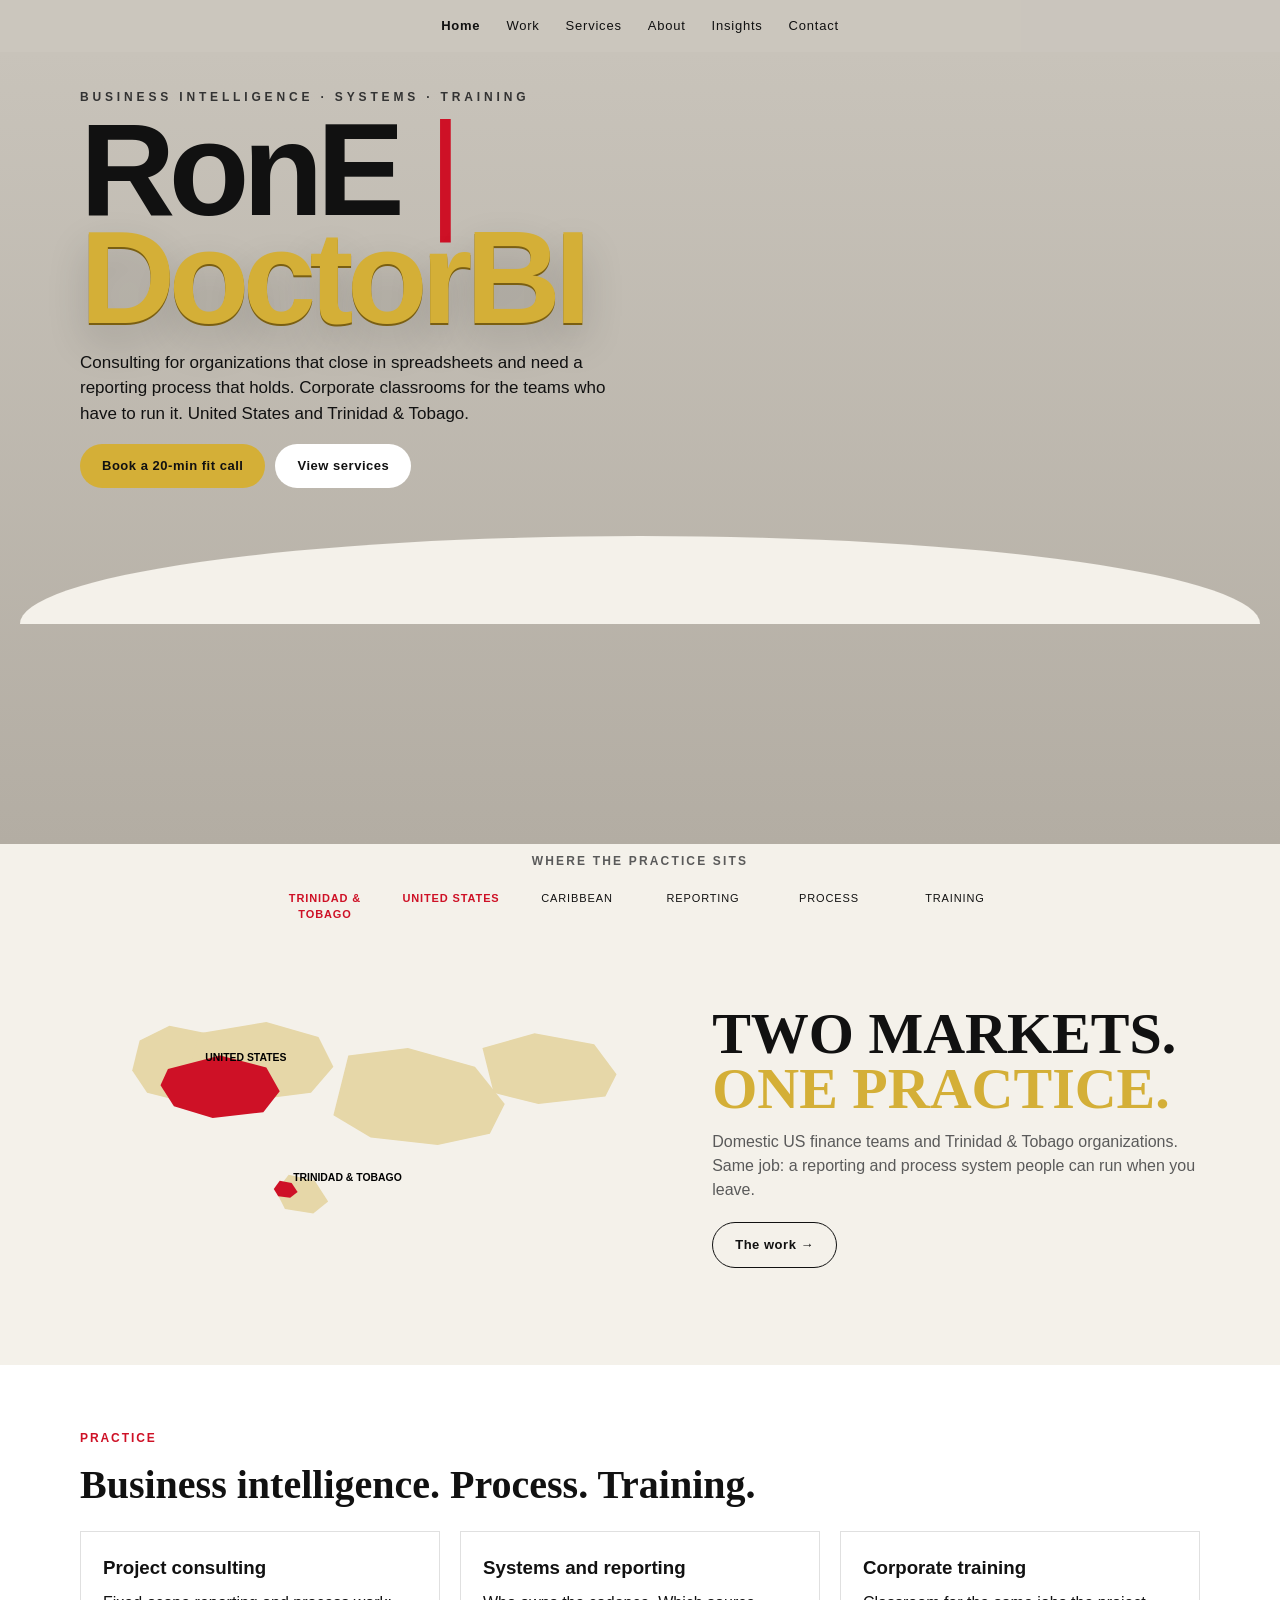
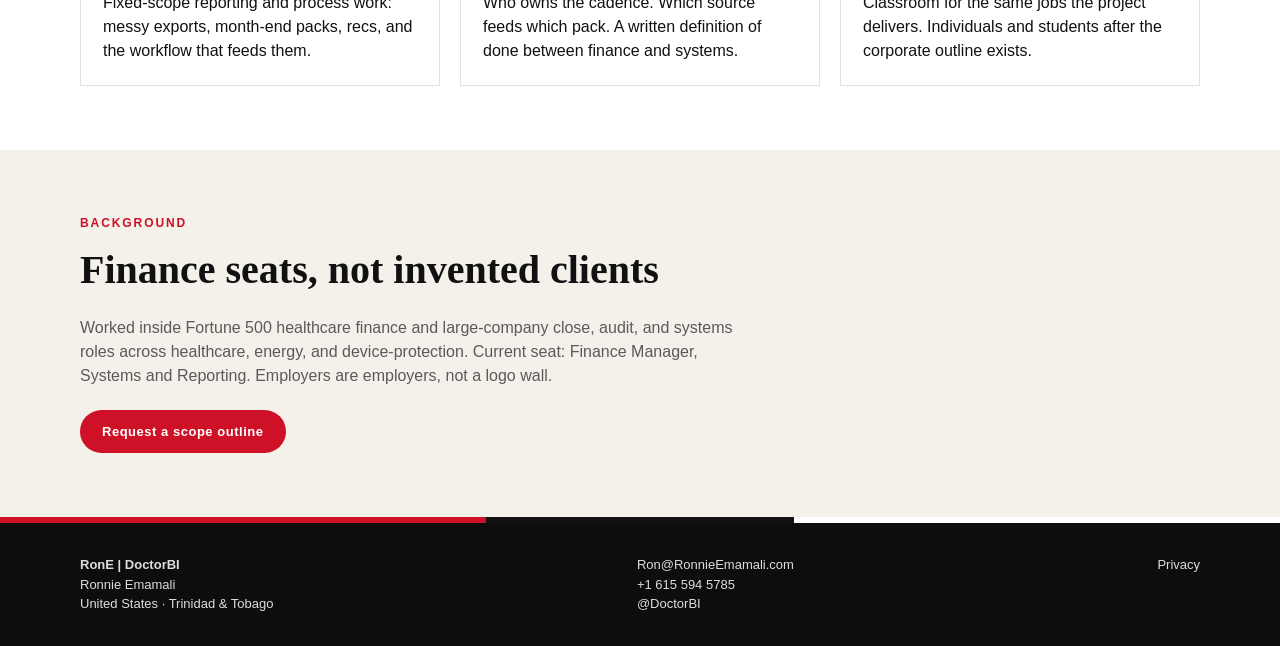
==== index.html @ 3c3119df "Publish RonE | DoctorBI review site" ====
<!DOCTYPE html>
<html lang="en">
<head>
  <meta charset="utf-8" />
  <meta name="viewport" content="width=device-width, initial-scale=1" />
  <title>RonE | DoctorBI</title>
  <meta name="description" content="Ronnie Emamali — business intelligence consulting, process and reporting systems, and corporate training. United States and Trinidad and Tobago." />
  <link rel="stylesheet" href="css/site.css" />
</head>
<body>
  <nav class="nav">
    <a class="is-on" href="index.html">Home</a>
    <a href="work.html">Work</a>
    <a href="services.html">Services</a>
    <a href="about.html">About</a>
    <a href="insights.html">Insights</a>
    <a href="contact.html">Contact</a>
  </nav>

  <header class="hero">
    <div class="wrap">
      <div class="flash-kicker">Business intelligence · Systems · Training</div>
      <h1 class="flash-title">RonE <span class="pipe">|</span> <span class="bi">DoctorBI</span></h1>
      <p class="lede">Consulting for organizations that close in spreadsheets and need a reporting process that holds. Corporate classrooms for the teams who have to run it. United States and Trinidad &amp; Tobago.</p>
      <div class="hero-actions">
        <a class="btn btn-gold" href="contact.html">Book a 20-min fit call</a>
        <a class="btn btn-white" href="services.html">View services</a>
      </div>
    </div>
    <div class="curve"></div>
  </header>

  <section class="strip">
    <h2>WHERE THE PRACTICE SITS</h2>
    <div class="places">
      <div class="place is-hot">Trinidad &amp; Tobago</div>
      <div class="place is-hot">United States</div>
      <div class="place">Caribbean</div>
      <div class="place">Reporting</div>
      <div class="place">Process</div>
      <div class="place">Training</div>
    </div>
  </section>

  <div class="wrap">
    <section class="map-block">
      <svg viewBox="0 0 800 420" role="img" aria-label="United States and Trinidad and Tobago highlighted">
        <rect width="800" height="420" fill="#f4f1ea"/>
        <g fill="#e6d7a8">
          <path d="M80 80l40-20 50 10 20 30-10 40-50 20-40-10-20-30z"/>
          <path d="M160 70l90-15 70 20 20 40-30 35-80 10-60-20-20-35z"/>
          <path d="M360 100l80-10 90 25 40 50-20 40-70 15-90-10-50-30z"/>
          <path d="M540 90l70-20 80 15 30 40-15 30-90 10-60-15z"/>
          <path d="M280 260l35 8 18 28-20 16-38-6-12-24z"/>
        </g>
        <path d="M118 118l70-18 62 16 18 32-22 28-68 8-52-16-18-28z" fill="#ce1126"/>
        <path d="M268 268l16 3 8 12-10 8-16-2-6-10z" fill="#ce1126"/>
        <text x="168" y="108" font-size="14" font-family="Avenir Next, sans-serif" font-weight="700">UNITED STATES</text>
        <text x="286" y="268" font-size="14" font-family="Avenir Next, sans-serif" font-weight="700">TRINIDAD &amp; TOBAGO</text>
      </svg>
      <div class="map-copy">
        <h3>TWO MARKETS.<br><em>ONE PRACTICE.</em></h3>
        <p>Domestic US finance teams and Trinidad &amp; Tobago organizations. Same job: a reporting and process system people can run when you leave.</p>
        <a class="btn btn-ghost" href="work.html">The work →</a>
      </div>
    </section>
  </div>

  <section class="section alt">
    <div class="wrap">
      <div class="kicker">Practice</div>
      <h2 class="sec">Business intelligence. Process. Training.</h2>
      <div class="grid-3">
        <article class="card">
          <h3>Project consulting</h3>
          <p>Fixed-scope reporting and process work: messy exports, month-end packs, recs, and the workflow that feeds them.</p>
        </article>
        <article class="card">
          <h3>Systems and reporting</h3>
          <p>Who owns the cadence. Which source feeds which pack. A written definition of done between finance and systems.</p>
        </article>
        <article class="card">
          <h3>Corporate training</h3>
          <p>Classroom for the same jobs the project delivers. Individuals and students after the corporate outline exists.</p>
        </article>
      </div>
    </div>
  </section>

  <section class="section">
    <div class="wrap">
      <div class="kicker">Background</div>
      <h2 class="sec">Finance seats, not invented clients</h2>
      <p class="muted" style="max-width:680px;margin-bottom:22px">Worked inside Fortune 500 healthcare finance and large-company close, audit, and systems roles across healthcare, energy, and device-protection. Current seat: Finance Manager, Systems and Reporting. Employers are employers, not a logo wall.</p>
      <a class="btn btn-red" href="contact.html">Request a scope outline</a>
    </div>
  </section>

  <div class="flagbar"></div>
  <footer>
    <div class="wrap row">
      <div><strong>RonE | DoctorBI</strong><br>Ronnie Emamali<br>United States · Trinidad &amp; Tobago</div>
      <div>
        <a href="mailto:Ron@RonnieEmamali.com">Ron@RonnieEmamali.com</a><br>
        <a href="tel:+16155945785">+1 615 594 5785</a><br>
        <a href="https://x.com/DoctorBI">@DoctorBI</a>
      </div>
      <div><a href="privacy.html">Privacy</a></div>
    </div>
  </footer>
</body>
</html>
---- css/site.css ----
:root {
  --tt-red: #ce1126;
  --tt-black: #0d0d0d;
  --tt-gold: #d4af37;
  --tt-gold-2: #f0d060;
  --paper: #f4f1ea;
  --hero: #c8c3ba;
  --hero-2: #b3ada3;
  --ink: #111;
  --muted: #5a5a5a;
  --line: rgba(0,0,0,.12);
  --sans: "Avenir Next", "Segoe UI", Helvetica, Arial, sans-serif;
  --serif: "Iowan Old Style", Palatino, "Times New Roman", serif;
}
* { box-sizing: border-box; margin: 0; padding: 0; }
body { font-family: var(--sans); color: var(--ink); background: var(--paper); line-height: 1.5; }
a { color: inherit; text-decoration: none; }
.wrap { width: min(1120px, calc(100% - 40px)); margin: 0 auto; }

.nav {
  position: sticky; top: 0; z-index: 20;
  display: flex; justify-content: center; gap: 26px; flex-wrap: wrap;
  padding: 16px 20px;
  background: rgba(200,195,186,.94);
  font-size: 13px; letter-spacing: .06em;
}
.nav a:hover, .nav a.is-on { font-weight: 700; }

.hero {
  background: linear-gradient(180deg, var(--hero), var(--hero-2));
  min-height: 88vh;
  padding: 36px 20px 0;
  position: relative;
  overflow: hidden;
}
.flash-kicker {
  letter-spacing: .32em; font-size: 12px; text-transform: uppercase; font-weight: 700; color: #333;
}
.flash-title {
  font-weight: 800;
  font-size: clamp(56px, 13vw, 132px);
  line-height: .82;
  letter-spacing: -.05em;
  margin: 10px 0 8px;
}
.flash-title .pipe { color: var(--tt-red); font-weight: 200; }
.flash-title .bi {
  display: block;
  color: var(--tt-gold);
  text-shadow: 0 2px 0 #7a5f12, 0 18px 40px rgba(0,0,0,.18);
}
.lede { max-width: 560px; margin: 18px 0; font-size: 17px; }
.hero-actions { display: flex; gap: 10px; flex-wrap: wrap; }
.btn {
  display: inline-flex; align-items: center; justify-content: center;
  padding: 12px 22px; border-radius: 999px; font-size: 13px; font-weight: 800; letter-spacing: .04em; border: 0;
}
.btn-gold { background: var(--tt-gold); color: #111; }
.btn-white { background: #fff; }
.btn-red { background: var(--tt-red); color: #fff; }
.btn-ghost { border: 1px solid #111; background: transparent; }

.curve {
  height: 88px; margin-top: 48px;
  background: var(--paper);
  border-radius: 50% 50% 0 0 / 100% 100% 0 0;
}

.strip { text-align: center; padding: 8px 0 48px; }
.strip h2 { font-size: 12px; letter-spacing: .18em; color: var(--muted); margin-bottom: 20px; }
.places { display: flex; justify-content: center; gap: 26px; flex-wrap: wrap; }
.place { width: 100px; font-size: 11px; letter-spacing: .08em; text-transform: uppercase; }
.place.is-hot { color: var(--tt-red); font-weight: 800; }

.map-block { display: grid; grid-template-columns: 1.1fr .9fr; gap: 36px; align-items: center; padding: 10px 0 72px; }
.map-copy h3 { font-family: var(--serif); font-size: clamp(36px, 6vw, 58px); line-height: .95; }
.map-copy h3 em { color: var(--tt-gold); font-style: normal; }
.map-copy p { margin: 14px 0 20px; color: var(--muted); }

.section { padding: 64px 0; }
.section.alt { background: #fff; }
.kicker { font-size: 12px; letter-spacing: .16em; text-transform: uppercase; color: var(--tt-red); font-weight: 800; }
h1.page, h2.sec { font-family: var(--serif); font-weight: 600; margin: 8px 0 16px; }
h1.page { font-size: clamp(34px, 5vw, 52px); }
h2.sec { font-size: clamp(28px, 4vw, 40px); }
.grid-3 { display: grid; grid-template-columns: repeat(3, 1fr); gap: 20px; }
.grid-2 { display: grid; grid-template-columns: 1fr 1fr; gap: 24px; }
.card { background: #fff; border: 1px solid var(--line); padding: 22px; }
.card h3 { margin-bottom: 8px; }
.muted { color: var(--muted); }
.page-hero { background: var(--hero); padding: 44px 0 32px; }
ul { margin-left: 18px; }
li { margin: 4px 0; }

footer { background: var(--tt-black); color: #ddd; padding: 32px 0; font-size: 13px; }
footer .row { display: flex; justify-content: space-between; gap: 16px; flex-wrap: wrap; }
footer a:hover { color: var(--tt-gold); }
.flagbar { height: 6px; background: linear-gradient(90deg, var(--tt-red) 0 38%, #111 38% 62%, #fff 62% 100%); }

form { display: grid; gap: 12px; max-width: 560px; }
label { font-size: 12px; letter-spacing: .08em; text-transform: uppercase; color: var(--muted); }
input, select, textarea { width: 100%; padding: 12px; border: 1px solid var(--line); font: inherit; }
textarea { min-height: 130px; }

@media (max-width: 800px) {
  .map-block, .grid-3, .grid-2 { grid-template-columns: 1fr; }
}
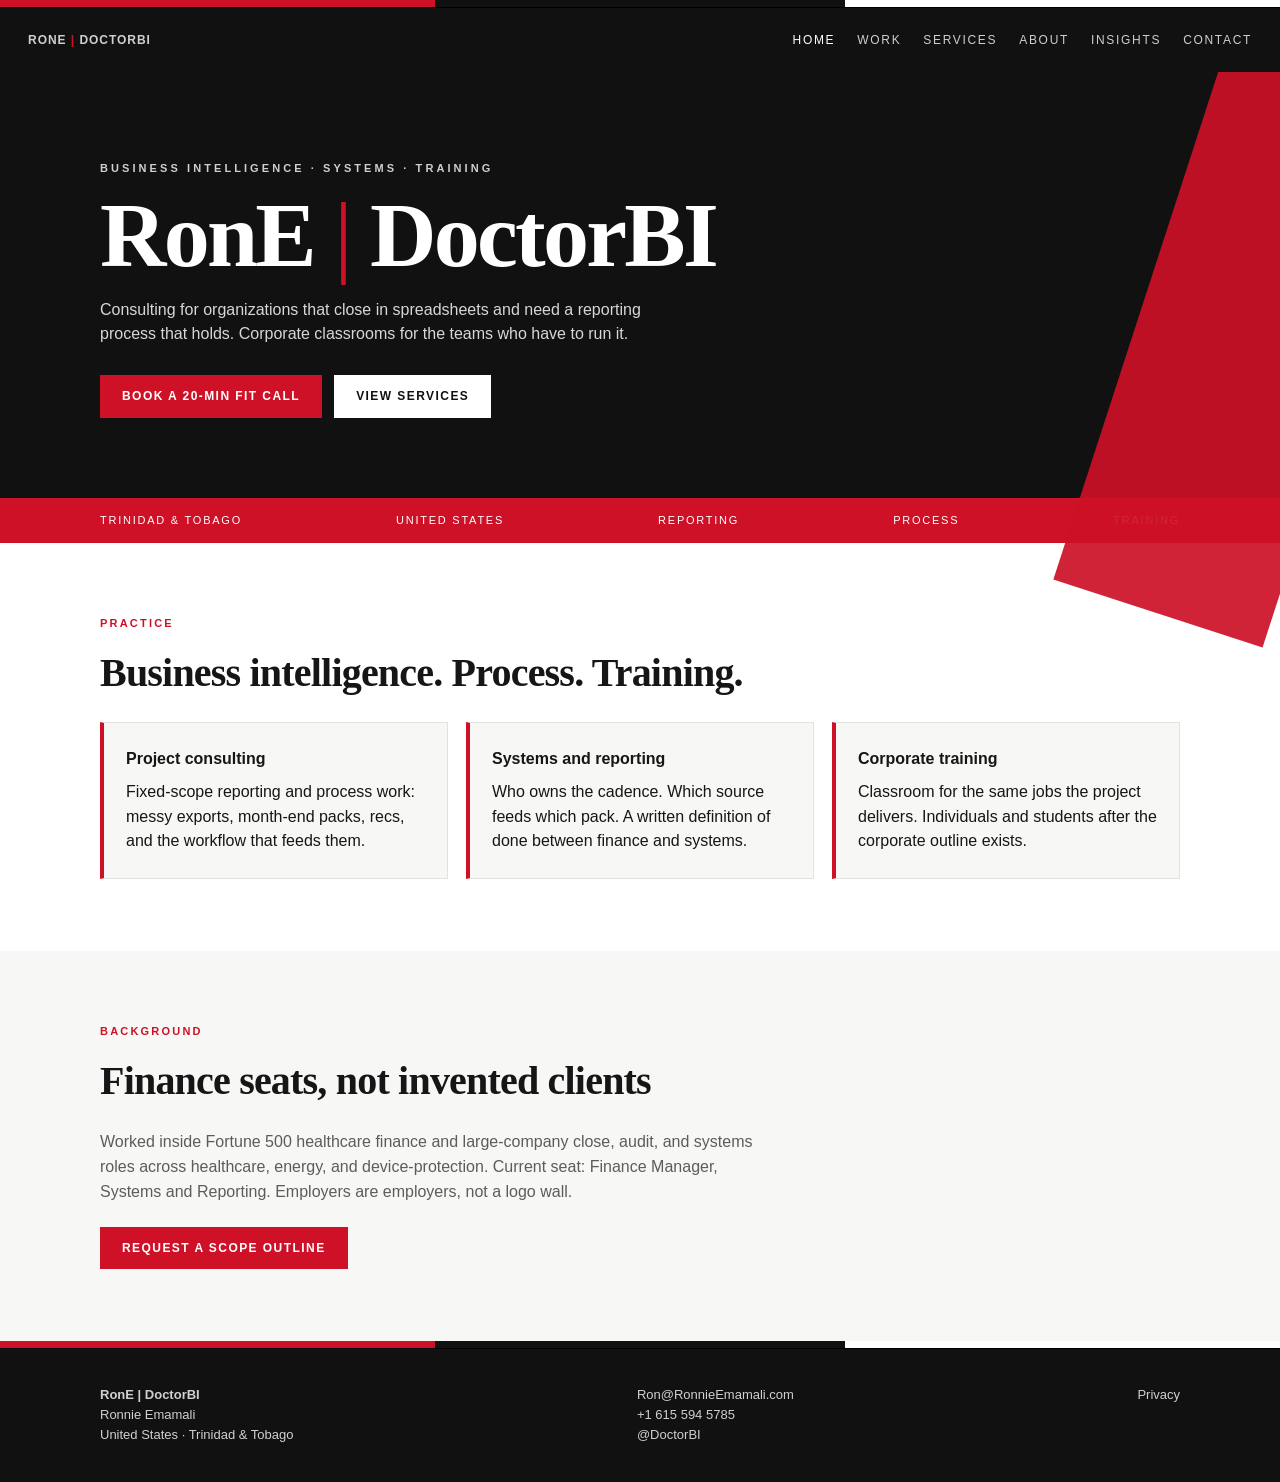
==== commit c523f77d: "Remove map; Trinidad red-black-white executive layout" ====
--- a/index.html
+++ b/index.html
@@ -8,62 +8,39 @@
   <link rel="stylesheet" href="css/site.css" />
 </head>
 <body>
+  <div class="flagbar"></div>
   <nav class="nav">
-    <a class="is-on" href="index.html">Home</a>
-    <a href="work.html">Work</a>
-    <a href="services.html">Services</a>
-    <a href="about.html">About</a>
-    <a href="insights.html">Insights</a>
-    <a href="contact.html">Contact</a>
+    <a class="brand" href="index.html">RonE <span>|</span> DoctorBI</a>
+    <div class="nav-links">
+      <a class="is-on" href="index.html">Home</a>
+      <a href="work.html">Work</a>
+      <a href="services.html">Services</a>
+      <a href="about.html">About</a>
+      <a href="insights.html">Insights</a>
+      <a href="contact.html">Contact</a>
+    </div>
   </nav>
 
   <header class="hero">
     <div class="wrap">
       <div class="flash-kicker">Business intelligence · Systems · Training</div>
       <h1 class="flash-title">RonE <span class="pipe">|</span> <span class="bi">DoctorBI</span></h1>
-      <p class="lede">Consulting for organizations that close in spreadsheets and need a reporting process that holds. Corporate classrooms for the teams who have to run it. United States and Trinidad &amp; Tobago.</p>
+      <p class="lede">Consulting for organizations that close in spreadsheets and need a reporting process that holds. Corporate classrooms for the teams who have to run it.</p>
       <div class="hero-actions">
-        <a class="btn btn-gold" href="contact.html">Book a 20-min fit call</a>
+        <a class="btn btn-red" href="contact.html">Book a 20-min fit call</a>
         <a class="btn btn-white" href="services.html">View services</a>
       </div>
     </div>
-    <div class="curve"></div>
   </header>
 
-  <section class="strip">
-    <h2>WHERE THE PRACTICE SITS</h2>
-    <div class="places">
-      <div class="place is-hot">Trinidad &amp; Tobago</div>
-      <div class="place is-hot">United States</div>
-      <div class="place">Caribbean</div>
-      <div class="place">Reporting</div>
-      <div class="place">Process</div>
-      <div class="place">Training</div>
+  <div class="markets">
+    <div class="wrap">
+      <span>Trinidad &amp; Tobago</span>
+      <span>United States</span>
+      <span>Reporting</span>
+      <span>Process</span>
+      <span>Training</span>
     </div>
-  </section>
-
-  <div class="wrap">
-    <section class="map-block">
-      <svg viewBox="0 0 800 420" role="img" aria-label="United States and Trinidad and Tobago highlighted">
-        <rect width="800" height="420" fill="#f4f1ea"/>
-        <g fill="#e6d7a8">
-          <path d="M80 80l40-20 50 10 20 30-10 40-50 20-40-10-20-30z"/>
-          <path d="M160 70l90-15 70 20 20 40-30 35-80 10-60-20-20-35z"/>
-          <path d="M360 100l80-10 90 25 40 50-20 40-70 15-90-10-50-30z"/>
-          <path d="M540 90l70-20 80 15 30 40-15 30-90 10-60-15z"/>
-          <path d="M280 260l35 8 18 28-20 16-38-6-12-24z"/>
-        </g>
-        <path d="M118 118l70-18 62 16 18 32-22 28-68 8-52-16-18-28z" fill="#ce1126"/>
-        <path d="M268 268l16 3 8 12-10 8-16-2-6-10z" fill="#ce1126"/>
-        <text x="168" y="108" font-size="14" font-family="Avenir Next, sans-serif" font-weight="700">UNITED STATES</text>
-        <text x="286" y="268" font-size="14" font-family="Avenir Next, sans-serif" font-weight="700">TRINIDAD &amp; TOBAGO</text>
-      </svg>
-      <div class="map-copy">
-        <h3>TWO MARKETS.<br><em>ONE PRACTICE.</em></h3>
-        <p>Domestic US finance teams and Trinidad &amp; Tobago organizations. Same job: a reporting and process system people can run when you leave.</p>
-        <a class="btn btn-ghost" href="work.html">The work →</a>
-      </div>
-    </section>
   </div>
 
   <section class="section alt">
--- a/css/site.css
+++ b/css/site.css
@@ -1,107 +1,120 @@
 :root {
-  --tt-red: #ce1126;
-  --tt-black: #0d0d0d;
-  --tt-gold: #d4af37;
-  --tt-gold-2: #f0d060;
-  --paper: #f4f1ea;
-  --hero: #c8c3ba;
-  --hero-2: #b3ada3;
-  --ink: #111;
-  --muted: #5a5a5a;
-  --line: rgba(0,0,0,.12);
+  --red: #ce1126;
+  --red-deep: #9e0c1c;
+  --black: #111111;
+  --ink: #161616;
+  --muted: #5c5c5c;
+  --paper: #f7f7f5;
+  --white: #ffffff;
+  --line: #e2e2e0;
   --sans: "Avenir Next", "Segoe UI", Helvetica, Arial, sans-serif;
   --serif: "Iowan Old Style", Palatino, "Times New Roman", serif;
 }
 * { box-sizing: border-box; margin: 0; padding: 0; }
-body { font-family: var(--sans); color: var(--ink); background: var(--paper); line-height: 1.5; }
+body { font-family: var(--sans); color: var(--ink); background: var(--paper); line-height: 1.55; }
 a { color: inherit; text-decoration: none; }
-.wrap { width: min(1120px, calc(100% - 40px)); margin: 0 auto; }
+.wrap { width: min(1080px, calc(100% - 48px)); margin: 0 auto; }
+
+.flagbar { height: 8px; background: linear-gradient(90deg, var(--red) 0 34%, var(--black) 34% 66%, var(--white) 66% 100%); border-bottom: 1px solid #000; }
 
 .nav {
   position: sticky; top: 0; z-index: 20;
-  display: flex; justify-content: center; gap: 26px; flex-wrap: wrap;
-  padding: 16px 20px;
-  background: rgba(200,195,186,.94);
-  font-size: 13px; letter-spacing: .06em;
+  display: flex; justify-content: space-between; align-items: center;
+  padding: 0 28px;
+  height: 64px;
+  background: var(--black);
+  color: var(--white);
+  font-size: 12px; letter-spacing: .14em; text-transform: uppercase;
 }
-.nav a:hover, .nav a.is-on { font-weight: 700; }
+.nav .brand { font-weight: 800; letter-spacing: .08em; }
+.nav .brand span { color: var(--red); }
+.nav-links { display: flex; gap: 22px; flex-wrap: wrap; }
+.nav a { color: #cfcfcf; }
+.nav a:hover, .nav a.is-on { color: var(--white); }
 
 .hero {
-  background: linear-gradient(180deg, var(--hero), var(--hero-2));
-  min-height: 88vh;
-  padding: 36px 20px 0;
+  background: var(--black);
+  color: var(--white);
+  padding: 88px 0 80px;
   position: relative;
-  overflow: hidden;
+}
+.hero::after {
+  content: "";
+  position: absolute; right: -80px; top: -40px;
+  width: 220px; height: 140%;
+  background: var(--red);
+  transform: rotate(18deg);
+  opacity: .92;
 }
 .flash-kicker {
-  letter-spacing: .32em; font-size: 12px; text-transform: uppercase; font-weight: 700; color: #333;
+  letter-spacing: .28em; font-size: 11px; text-transform: uppercase;
+  color: #cfcfcf; font-weight: 600;
 }
 .flash-title {
-  font-weight: 800;
-  font-size: clamp(56px, 13vw, 132px);
-  line-height: .82;
-  letter-spacing: -.05em;
-  margin: 10px 0 8px;
+  font-family: var(--serif);
+  font-weight: 600;
+  font-size: clamp(48px, 8vw, 92px);
+  line-height: .92;
+  letter-spacing: -.03em;
+  margin: 16px 0 20px;
+  position: relative; z-index: 1;
 }
-.flash-title .pipe { color: var(--tt-red); font-weight: 200; }
-.flash-title .bi {
-  display: block;
-  color: var(--tt-gold);
-  text-shadow: 0 2px 0 #7a5f12, 0 18px 40px rgba(0,0,0,.18);
-}
-.lede { max-width: 560px; margin: 18px 0; font-size: 17px; }
-.hero-actions { display: flex; gap: 10px; flex-wrap: wrap; }
+.flash-title .pipe { color: var(--red); font-weight: 400; }
+.flash-title .bi { display: inline; color: var(--white); }
+.lede { max-width: 560px; color: #d7d7d7; font-size: 16px; position: relative; z-index: 1; }
+.hero-actions { display: flex; gap: 12px; flex-wrap: wrap; margin-top: 28px; position: relative; z-index: 1; }
+
 .btn {
   display: inline-flex; align-items: center; justify-content: center;
-  padding: 12px 22px; border-radius: 999px; font-size: 13px; font-weight: 800; letter-spacing: .04em; border: 0;
+  padding: 12px 22px;
+  font-size: 12px; font-weight: 700; letter-spacing: .12em; text-transform: uppercase;
+  border: 0;
 }
-.btn-gold { background: var(--tt-gold); color: #111; }
-.btn-white { background: #fff; }
-.btn-red { background: var(--tt-red); color: #fff; }
-.btn-ghost { border: 1px solid #111; background: transparent; }
+.btn-gold, .btn-red { background: var(--red); color: var(--white); }
+.btn-white { background: var(--white); color: var(--black); }
+.btn-ghost { border: 1px solid var(--black); background: transparent; color: var(--black); }
 
-.curve {
-  height: 88px; margin-top: 48px;
-  background: var(--paper);
-  border-radius: 50% 50% 0 0 / 100% 100% 0 0;
+.markets {
+  background: var(--red);
+  color: var(--white);
+  padding: 14px 0;
+  font-size: 11px; letter-spacing: .16em; text-transform: uppercase;
 }
+.markets .wrap { display: flex; justify-content: space-between; gap: 16px; flex-wrap: wrap; }
 
-.strip { text-align: center; padding: 8px 0 48px; }
-.strip h2 { font-size: 12px; letter-spacing: .18em; color: var(--muted); margin-bottom: 20px; }
-.places { display: flex; justify-content: center; gap: 26px; flex-wrap: wrap; }
-.place { width: 100px; font-size: 11px; letter-spacing: .08em; text-transform: uppercase; }
-.place.is-hot { color: var(--tt-red); font-weight: 800; }
-
-.map-block { display: grid; grid-template-columns: 1.1fr .9fr; gap: 36px; align-items: center; padding: 10px 0 72px; }
-.map-copy h3 { font-family: var(--serif); font-size: clamp(36px, 6vw, 58px); line-height: .95; }
-.map-copy h3 em { color: var(--tt-gold); font-style: normal; }
-.map-copy p { margin: 14px 0 20px; color: var(--muted); }
-
-.section { padding: 64px 0; }
-.section.alt { background: #fff; }
-.kicker { font-size: 12px; letter-spacing: .16em; text-transform: uppercase; color: var(--tt-red); font-weight: 800; }
-h1.page, h2.sec { font-family: var(--serif); font-weight: 600; margin: 8px 0 16px; }
-h1.page { font-size: clamp(34px, 5vw, 52px); }
-h2.sec { font-size: clamp(28px, 4vw, 40px); }
-.grid-3 { display: grid; grid-template-columns: repeat(3, 1fr); gap: 20px; }
-.grid-2 { display: grid; grid-template-columns: 1fr 1fr; gap: 24px; }
-.card { background: #fff; border: 1px solid var(--line); padding: 22px; }
-.card h3 { margin-bottom: 8px; }
+.section { padding: 72px 0; }
+.section.alt { background: var(--white); }
+.kicker { font-size: 11px; letter-spacing: .2em; text-transform: uppercase; color: var(--red); font-weight: 800; }
+h1.page, h2.sec { font-family: var(--serif); font-weight: 600; margin: 10px 0 18px; letter-spacing: -.02em; }
+h1.page { font-size: clamp(32px, 4.5vw, 48px); }
+h2.sec { font-size: clamp(28px, 3.6vw, 40px); }
+.grid-3 { display: grid; grid-template-columns: repeat(3, 1fr); gap: 18px; }
+.grid-2 { display: grid; grid-template-columns: 1fr 1fr; gap: 18px; }
+.card {
+  background: var(--white);
+  border: 1px solid var(--line);
+  border-left: 4px solid var(--red);
+  padding: 24px 22px;
+}
+.section.alt .card { background: var(--paper); }
+.card h3 { margin-bottom: 8px; font-size: 16px; }
 .muted { color: var(--muted); }
-.page-hero { background: var(--hero); padding: 44px 0 32px; }
+.page-hero { background: var(--black); color: var(--white); padding: 56px 0 40px; }
+.page-hero .muted { color: #cfcfcf; }
 ul { margin-left: 18px; }
 li { margin: 4px 0; }
 
-footer { background: var(--tt-black); color: #ddd; padding: 32px 0; font-size: 13px; }
+footer { background: var(--black); color: #d0d0d0; padding: 36px 0; font-size: 13px; }
 footer .row { display: flex; justify-content: space-between; gap: 16px; flex-wrap: wrap; }
-footer a:hover { color: var(--tt-gold); }
-.flagbar { height: 6px; background: linear-gradient(90deg, var(--tt-red) 0 38%, #111 38% 62%, #fff 62% 100%); }
+footer a:hover { color: var(--white); }
 
 form { display: grid; gap: 12px; max-width: 560px; }
-label { font-size: 12px; letter-spacing: .08em; text-transform: uppercase; color: var(--muted); }
-input, select, textarea { width: 100%; padding: 12px; border: 1px solid var(--line); font: inherit; }
+label { font-size: 11px; letter-spacing: .12em; text-transform: uppercase; color: var(--muted); }
+input, select, textarea { width: 100%; padding: 12px; border: 1px solid var(--line); font: inherit; background: var(--white); }
 textarea { min-height: 130px; }
 
 @media (max-width: 800px) {
-  .map-block, .grid-3, .grid-2 { grid-template-columns: 1fr; }
+  .grid-3, .grid-2 { grid-template-columns: 1fr; }
+  .hero::after { display: none; }
+  .nav { height: auto; padding: 14px 16px; flex-direction: column; gap: 10px; }
 }
